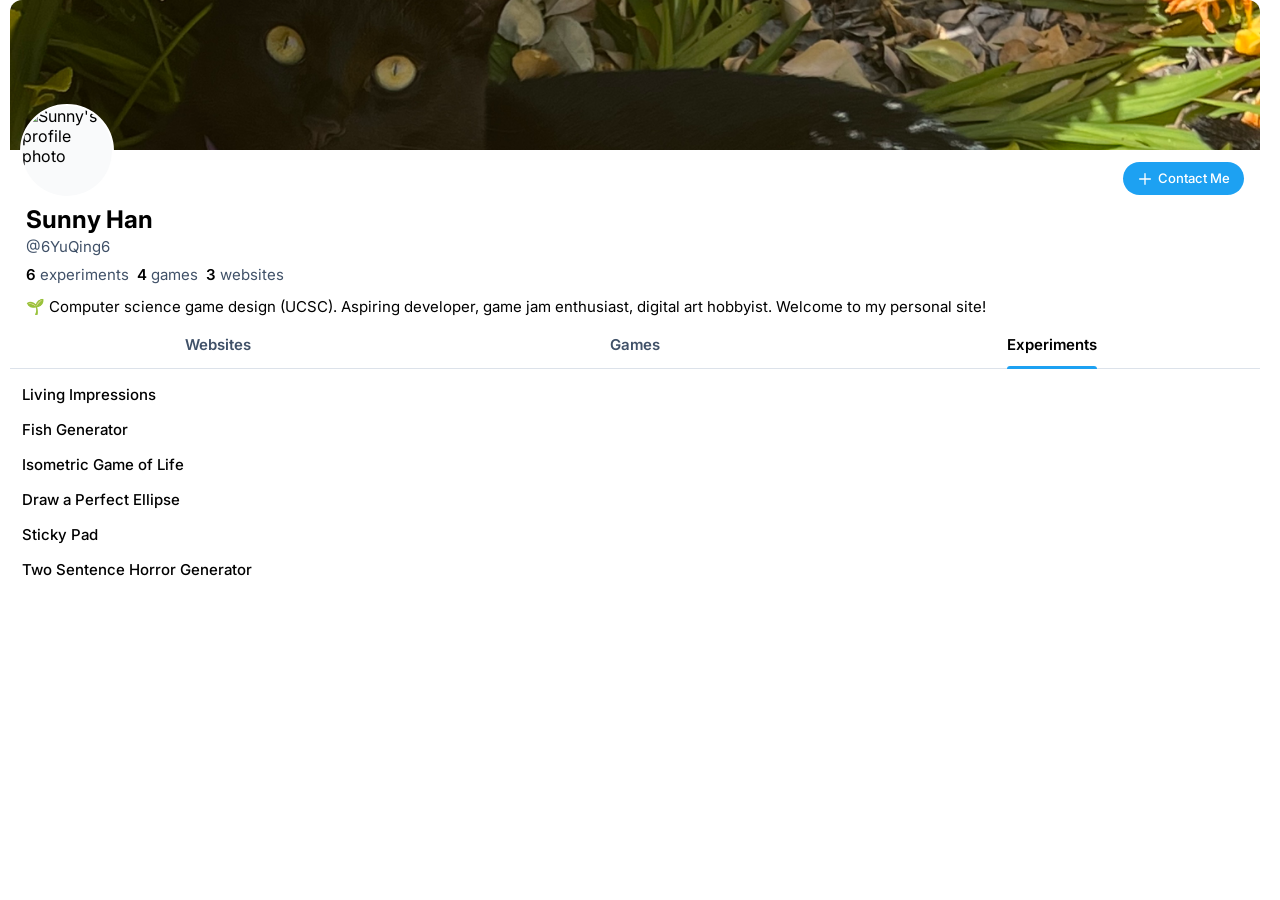
==== index.html @ 7385d982 "Update index content Replit-Commit-Author: Agent" ====
<!DOCTYPE html>
<html>
  <head>
    <!-- This title is used for tabs and bookmarks -->
    <title>Sunny Han Portfolio</title>

    <!-- Use UTF character set, a good idea with any webpage -->
    <meta charset="UTF-8" />
    <!-- Font -->
    <link rel="preconnect" href="https://fonts.googleapis.com">
    <link rel="preconnect" href="https://fonts.gstatic.com" crossorigin>
    <link href="https://fonts.googleapis.com/css2?family=Inter:ital,opsz,wght@0,14..32,100..900;1,14..32,100..900&family=Roboto:ital,wght@0,500;1,500&display=swap" rel="stylesheet">
    
    <!-- Set viewport so page remains consistently scaled w narrow devices -->
    <meta name="viewport" content="width=device-width, initial-scale=1.0" />
    <!-- Include a sitewide CSS file for consistent styling across the site -->
    <link rel="stylesheet" type="text/css" href="css/site.css?v=hover-carousel-controls" />
    <!-- Experiment-specifc CSS file for any special styling of this particular page -->
    <link rel="stylesheet" type="text/css" href="css/homepage.css?v=website-link-hover-underline" />
    <!-- Link to javascript file - DEFER waits until all elements are rendered -->
    <!-- <script type="text/javascript" src="./js/experiment.js"></script> -->
    <script type="text/javascript" src="./homepage.js?v=full-image-carousel" defer></script>
  </head>
  <body>
    <!-- Style this page by changing the CSS in ../css/site.css or css/experiment.css -->
    <main id="content">
      <section>
        <header class="profile-header">
          <div class="profile-banner" aria-hidden="true">
            <img src="./img/banner.webp" alt="Banner image" />
          </div>

          <div class="profile-avatar">
            <img src="./img/header.jpeg" alt="Sunny's profile photo" />
          </div>

          <div class="profile-body">
            <div class="profile-actions">
              <a class="btn btn-primary" href="mailto:sunnyhan724@gmail.com">
                <svg width="16" height="16" viewBox="0 0 24 24" fill="currentColor" aria-hidden="true">
                  <path d="M12 3a1 1 0 0 1 1 1v7h7a1 1 0 1 1 0 2h-7v7a1 1 0 1 1-2 0v-7H4a1 1 0 1 1 0-2h7V4a1 1 0 0 1 1-1Z"/>
                </svg>
                Contact Me
              </a>
              <!-- <button class="btn btn-icon" type="button" aria-label="More options" popovertarget="profile-options">
                <svg width="16" height="16" viewBox="0 0 24 24" fill="currentColor" aria-hidden="true">
                  <path d="M2 12a2 2 0 1 1 4 0 2 2 0 0 1-4 0Zm16 0a2 2 0 1 1 4 0 2 2 0 0 1-4 0Zm-6-2a2 2 0 1 0 0 4 2 2 0 0 0 0-4Z"/>
                </svg>
              </button>
              <div id="profile-options" popover>
                <ul>
                  <li><a href="https://github.com/6YuQing6" target="_blank" rel="noopener noreferrer">View GitHub profile</a></li>
                  <li><a href="#projects">Browse projects</a></li>
                </ul>
              </div> -->
            </div>

            <div class="profile-identity">
              <h1 class="profile-name">Sunny Han</h1>
              <div class="profile-handle">
                <a href="https://github.com/6YuQing6" target="_blank" rel="noopener noreferrer">@6YuQing6</a>
              </div>
            </div>

            <div class="profile-stats">
              <a href="#panel-experiments"><strong>6</strong> <span>experiments</span></a>
              <a href="#panel-games"><strong>4</strong> <span>games</span></a>
              <a href="#panel-media"><strong>3</strong> <span>websites</span></a>
            </div>

            <p class="profile-bio" >🌱 Computer science game design (UCSC). Aspiring developer, game jam enthusiast, digital art hobbyist. Welcome to my personal site! </p>
          </div>
        </header>
        <div class="tabs-sticky" id="projects">
          <div class="tabs" role="tablist" aria-label="Portfolio projects">
            <button class="tab" id="tab-media" role="tab" type="button" data-tab="media" aria-selected="false" aria-controls="panel-media" tabindex="-1">
              <span class="tab-label">Websites</span>
            </button>
            <button class="tab" id="tab-games" role="tab" type="button" data-tab="games" aria-selected="false" aria-controls="panel-games" tabindex="-1">
              <span class="tab-label">Games</span>
            </button>
            <button class="tab" id="tab-experiments" role="tab" type="button" data-tab="experiments" aria-selected="true" aria-controls="panel-experiments" tabindex="0">
              <span class="tab-label">Experiments</span>
            </button>
          </div>
        </div>

        <section class="tab-panel" id="panel-experiments" role="tabpanel" aria-labelledby="tab-experiments" tabindex="0">
            <article class="post" onclick="window.location.href='./experiment2/index.html'">
              <div class="post-main">
                <header class="post-header">
                  <h2 class="post-title">
                    Living Impressions
                  </h2>
                </header>
              </div>
            </article>
            <article class="post" onclick="window.location.href='./experiment8/index.html'">
              <div class="post-main">
                <header class="post-header">
                  <h2 class="post-title">
                    Fish Generator
                  </h2>
                </header>
              </div>
            </article>
            <article class="post" onclick="window.location.href='./experiment4-a/index.html'">
              <div class="post-main">
                <header class="post-header">
                  <h2 class="post-title">
                    Isometric Game of Life
                  </h2>
                </header>
              </div>
            </article>
            <!-- <article class="post" onclick="window.location.href='./experiment4-b/index.html'">
              <div class="post-main">
                <header class="post-header">
                  <h2 class="post-title">
                    Game of Life Obstacle Course
                  </h2>
                </header>
              </div>
            </article> -->
            <!-- <article class="post" onclick="window.location.href='./experiment4-c/index.html'">
              <div class="post-main">
                <header class="post-header">
                  <h2 class="post-title">
                    Infinite Platformer
                  </h2>
                </header>
              </div>
            </article> -->
            <article class="post" onclick="window.location.href='./experiment6/index.html'">
              <div class="post-main">
                <header class="post-header">
                  <h2 class="post-title">
                    Draw a Perfect Ellipse
                  </h2>
                </header>
              </div>
            </article>
            <article class="post" onclick="window.location.href='./experiment7/index.html'">
              <div class="post-main">
                <header class="post-header">
                  <h2 class="post-title">
                    Sticky Pad
                  </h2>
                </header>
              </div>
            </article>
<!-- 
            <article class="post" onclick="window.location.href='./final/index.html'">
              <div class="post-main">
                <header class="post-header">
                  <h2 class="post-title">
                    Fish Fishing Fish
                  </h2>
                </header>
              </div>
            </article> -->
            <article class="post" onclick="window.location.href='./experiment1/index.html'">
              <div class="post-main">
                <header class="post-header">
                  <h2 class="post-title">
                    Two Sentence Horror Generator
                  </h2>
                </header>
                <!-- <p class="post-description">
                  A generator that creates two-sentence horror stories using a Markov chain model trained on a dataset of horror stories.
                </p> -->
              </div>
            </article>
        </section>
        <section class="tab-panel" id="panel-games" role="tabpanel" aria-labelledby="tab-games" tabindex="0" hidden>
          <div class="media-grid">
            <article class="media">
              <img class="media-img" src="./img/seriousclowncommunte.webp" alt="Game screenshot" />
              <div class="media-main">
                <header class="media-header">
                  <h2 class="media-title">
                    <a class="media-link" href="https://sunnysquid.itch.io/serious-clown-commute" target="_blank" rel="noopener">
                      Serious Clown Commute
                    </a>
                  </h2>
                </header>
                <p class="media-description">
                  A 3D Unity web game. Play as a clown on their commute to the circus.
                </p>
              </div>
            </article>
            <article class="media">
              <img class="media-img" src="./img/itsrainingfrogs.webp" alt="Game screenshot" />
              <div class="media-main">
                <header class="media-header">
                  <h2 class="media-title">
                    <a class="media-link" href="https://6yuqing6.github.io/Frog-Game/" target="_blank" rel="noopener">
                      It's Raining Frogs
                    </a>
                  </h2>
                </header>
                <p class="media-description">
                  A 2D pixel platformer web game. Play as a frog and jump on platforms.
                </p>
              </div>
            </article>
            <article class="media">
              <img class="media-img" src="./img/puppytummytickles.webp" alt="Game screenshot" />
              <div class="media-main">
                <header class="media-header">
                  <h2 class="media-title">
                    <a class="media-link" href="https://6yuqing6.github.io/Puppy-Tummy-Tickles-2/" target="_blank" rel="noopener">
                      Puppy Tummy Tickles
                    </a>
                  </h2>
                </header>
                <p class="media-description">
                  A 2D pixel web game adaptation from Teen Titans Go!. Pet the puppy's tummy to win.
                </p>
              </div>
            </article>
            <article class="media">
              <img class="media-img" src="./img/turkeytraffic.webp" alt="Game screenshot" />
              <div class="media-main">
                <header class="media-header">
                  <h2 class="media-title">
                    <a class="media-link" href="https://6yuqing6.github.io/TurkeyTraffic/" target="_blank" rel="noopener">
                      Turkey Traffic
                    </a>
                  </h2>
                </header>
                <p class="media-description">
                  A 2d web game. Play as a turkey on Highway 17 and avoid becoming Thanksgiving dinner.
                </p>
              </div>
            </article>
          </div>
<!--          
          <ul>
            <li>
              <a href="https://6yuqing6.github.io/Frog-Game/" target="_blank" rel="noopener noreferrer">It's Raining Frogs</a>
            </li>
            <li>
              <a href="https://6yuqing6.github.io/Puppy-Tummy-Tickles-2/" target="_blank" rel="noopener noreferrer">Puppy Tummy Tickles</a>
            </li>
            <li>
              <a href="https://sunnysquid.itch.io/serious-clown-commute" target="_blank" rel="noopener noreferrer">Serious Clown Commute</a>
            </li>
            <li>
              <a href="https://6yuqing6.github.io/TurkeyTraffic/" target="_blank" rel="noopener noreferrer">Turkey Traffic</a>
            </li>
            <li>
              <a href="https://6yuqing6.github.io/Love-Me--Love-Me-Not/" target="_blank" rel="noopener noreferrer">Love Me Love Me Not</a>
            </li>
          </ul> -->
        </section>
        <section class="tab-panel" id="panel-media" role="tabpanel" aria-labelledby="tab-media" tabindex="0" hidden>
          <article class="website-media">
            <div class="website-media-main">
              <header class="website-media-header">
                <h2 class="website-media-title">
                  <a class="website-media-link" href="https://6yuqing6.github.io/taste-without-trouble/" target="_blank" rel="noopener">
                    Taste Without Trouble
                  </a>
                  <span class="website-media-dot">
                    ·
                  </span>
                  <time class="website-media-date" datetime="2026">2026</time>
                </h2>
                <div class="website-media-description">
                  A blog website for allergic individuals to share their experiences with food allergies and provide tips for dining out safely. Built with React and React Router, with a Markdown parser for blog posts.
                </div>
                <div class="website-media-description-links">
                  <a href="https://6yuqing6.github.io/taste-without-trouble/">Website</a> 
                  <a href="https://github.com/6YuQing6/taste-without-trouble">Github</a>
                </div>
              </header>
              <div class="website-media-gallery" role="group" aria-label="Taste Without Trouble website screenshots">
                <div class="website-media-image-wrapper" id="website-screenshots" tabindex="0" aria-label="Website screenshots; scroll horizontally to see more">
                  <img class="website-media-img" src="./img/twtimgs/twt1.jpeg" width="2026" height="1446" alt="Taste Without Trouble article feed with search filters" />
                  <img class="website-media-img" src="./img/twtimgs/twt2.jpeg" width="1434" height="1358" alt="Taste Without Trouble recipes page featuring cookies and apple pie" />
                  <img class="website-media-img" src="./img/twtimgs/twt3.jpeg" width="1442" height="1464" alt="Taste Without Trouble Hong-Kong Style Waffles recipe" />
                </div>
                <button class="website-media-gallery-button" type="button" data-direction="previous" aria-label="Previous screenshot" aria-controls="website-screenshots" disabled>
                  <svg viewBox="0 0 24 24" aria-hidden="true" focusable="false"><path d="M14.5 6 8.5 12l6 6" /></svg>
                </button>
                <button class="website-media-gallery-button" type="button" data-direction="next" aria-label="Next screenshot" aria-controls="website-screenshots" disabled>
                  <svg viewBox="0 0 24 24" aria-hidden="true" focusable="false"><path d="m9.5 6 6 6-6 6" /></svg>
                </button>
              </div>
            </div>
          </article>

          <article class="website-media">
            <div class="website-media-main">
              <header class="website-media-header">
                <h2 class="website-media-title">
                  <a class="website-media-link" href="https://bellahanart.vercel.app/" target="_blank" rel="noopener">
                    BellaHanArt
                  </a>
                  <span class="website-media-dot">
                    ·
                  </span>
                  <time class="website-media-date" datetime="2026">2026</time>
                </h2>
                <div class="website-media-description">
                  An art gallery website for a Chinese oil painting and watercolor artist, fully responsive for mobile and desktop users. Built from a Vercel template starter with React, TailwindCSS, Vite, and deployed via Vercel. Used Cloudinary API to host and store images. 
                </div>
                <div class="website-media-description-links">
                  <a href="https://bellahanart.vercel.app/">Website</a> 
                  <a href="https://github.com/6YuQing6/bellahanart">Github</a>
                </div>
              </header>
              <div class="website-media-gallery" role="group" aria-label="Taste Without Trouble website screenshots">
                <div class="website-media-image-wrapper" id="website-screenshots" tabindex="0" aria-label="Website screenshots; scroll horizontally to see more">
                  <img class="website-media-img" src="./img/bellahanartimgs/bellahanart1.jpeg"  alt="Bella Han Art main page" />
                  <img class="website-media-img" src="./img/bellahanartimgs/bellahanart2.jpeg"  alt="Bella Han Art Gallery Page" />
                  <img class="website-media-img" src="./img/bellahanartimgs/bellahanart3.jpeg"  alt="Bella Han Art Store Page" />
                  <img class="website-media-img" src="./img/bellahanartimgs/bellahanart4.jpeg" alt="Bella Han Art Individual Product Page"/>
                  <img class="website-media-img" src="./img/bellahanartimgs/bellahanart5.jpeg" alt="Bella Han Art Cart Page"/>
                  <img class="website-media-img" src="./img/bellahanartimgs/bellahanart6.jpeg" alt="Bella Han Art Main Page Mobile"/>
                  <img class="website-media-img" src="./img/bellahanartimgs/bellahanart7.jpeg" alt="Bella Han Art Navigation Mobile"/>
                </div>
                <button class="website-media-gallery-button" type="button" data-direction="previous" aria-label="Previous screenshot" aria-controls="website-screenshots" disabled>
                  <svg viewBox="0 0 24 24" aria-hidden="true" focusable="false"><path d="M14.5 6 8.5 12l6 6" /></svg>
                </button>
                <button class="website-media-gallery-button" type="button" data-direction="next" aria-label="Next screenshot" aria-controls="website-screenshots" disabled>
                  <svg viewBox="0 0 24 24" aria-hidden="true" focusable="false"><path d="m9.5 6 6 6-6 6" /></svg>
                </button>
              </div>
            </div>
          </article>

          <article class="website-media">
            <div class="website-media-main">
              <header class="website-media-header">
                <h2 class="website-media-title">
                  <a class="website-media-link" href="https://devpost.com/software/episcanner" target="_blank" rel="noopener">
                    EpiEat
                  </a>
                  <span class="website-media-dot">
                    ·
                  </span>
                  <time class="website-media-date" datetime="2026">2026</time>
                </h2>
                <div class="website-media-description">
                  Winner of Best Use of BackBoard for HackDavis, a two day UC Davis Hackathon. This is a mobile app that scans and translates restaurant menus and detects potential allergens, targetted towards foreign travelors and immigrants who can't read local menus or communicate their dietary restrictions. This was a collaboration between three people, for my part I designed the end-to-end UI/UX in Figma, implemented the interface using Replit, and directed the demo video.
                </div>
                <div class="website-media-description-links">
                  <a href="https://travel-allergy-helper.replit.app/">Website</a> 
                  <a href="https://www.figma.com/design/famA9fWolDQvJpOESkYTvp/DavisHacks-UI?node-id=0-1&p=f">Figma Mockup</a>
                  <a href="https://www.youtube.com/watch?v=sr-acOtDyRk">Demo Video</a>
                </div>
              </header>
              <div class="website-media-gallery" role="group" aria-label="Taste Without Trouble website screenshots">
                <div class="website-media-image-wrapper" id="website-screenshots" tabindex="0" aria-label="Website screenshots; scroll horizontally to see more">
                  <div class="website-media-img website-media-video">
                    <iframe src="https://www.youtube.com/embed/sr-acOtDyRk"
                      title="EpiEat demo video"
                      width="560" height="315"
                      loading="lazy"
                      referrerpolicy="strict-origin-when-cross-origin"
                      allow="accelerometer; autoplay; clipboard-write; encrypted-media; gyroscope; picture-in-picture; web-share"
                      allowfullscreen></iframe>
                  </div>
                  <img class="website-media-img" src="./img/epieatimgs/epieat1.jpg"  alt="EpiEat " />
                  <img class="website-media-img" src="./img/epieatimgs/epieat2.jpg"  alt="EpiEat" />
                  <img class="website-media-img" src="./img/epieatimgs/epieat3.jpg"  alt="EpiEat" />
                  <img class="website-media-img" src="./img/epieatimgs/epieat4.jpg" alt="EpiEat"/>
                  <img class="website-media-img" src="./img/epieatimgs/epieat5.jpg" alt="EpiEat"/>
                  <img class="website-media-img" src="./img/epieatimgs/epieat6.jpg" alt="EpiEat"/>
                  <img class="website-media-img" src="./img/epieatimgs/epieat7.jpg" alt="EpiEat"/>
                  <img class="website-media-img" src="./img/epieatimgs/epieat8.jpg" alt="EpiEat"/>
                  <img class="website-media-img" src="./img/epieatimgs/epieat9.jpg" alt="EpiEat"/>
                </div>
                <button class="website-media-gallery-button" type="button" data-direction="previous" aria-label="Previous screenshot" aria-controls="website-screenshots" disabled>
                  <svg viewBox="0 0 24 24" aria-hidden="true" focusable="false"epi><path d="M14.5 6 8.5 12l6 6" /></svg>
                </button>
                <button class="website-media-gallery-button" type="button" data-direction="next" aria-label="Next screenshot" aria-controls="website-screenshots" disabled>
                  <svg viewBox="0 0 24 24" aria-hidden="true" focusable="false"><path d="m9.5 6 6 6-6 6" /></svg>
                </button>
              </div>
            </div>
          </article>
          <!-- Media projects go here. -->
        </section>
      </section>
    </main>
  </body>
</html>
---- css/site.css ----
@import url("./navigation.css");

:root {
  --text: #000;
  --text-secondary: #405168;
  --background: #fff;
  --background-muted: #f9fafb;
  --background-button: #eff2f6;
  --accent: #1da1f2;
  --border: #dce2ea;
  --post-hover: rgba(0, 0, 0, 0.03);
  --gallery-button-background: rgba(15, 20, 25, 0.9);
  --gallery-button-hover-background: rgba(15, 20, 25, 0.75);

  --font:
    "InterVariable", "Inter", -apple-system, BlinkMacSystemFont, "Segoe UI",
    Roboto, "Liberation Sans", Helvetica, Arial, sans-serif;
}

*,
*::before,
*::after {
  box-sizing: border-box;
}

html {
  scrollbar-gutter: auto;
}

h1,
h2 {
  margin: 0;
  padding: 0;
  font-size: 1.25em;
  font-weight: 1em;
  color: var(--text);
}

a {
  color: var(--text-secondary);
  text-decoration: none;
}

p {
  color: var(--text);
}

body {
  margin: 0;
  font-family: var(--font);
  color: var(--text);
  background: var(--background);
  text-rendering: optimizeLegibility;
  -webkit-text-size-adjust: 100%;
  -webkit-font-smoothing: antialiased;
  font-synthesis-weight: none;
}

#content {
  width: calc(100% - 20px);
  margin-left: 5px;
  margin-right: 5px;
  height: auto;
  max-height: auto;
  padding-left: 5px;
  padding-right: 5px;
  font-family: var(--font);
}

.minor-section {
  margin-block: 10px;
  padding: 10px;
  border-bottom: solid 1px var(--border);
  /* border-radius: 10px; */
  background-color: white;
}

.minor-section h2 {
  font-size: 1.2em;
}

/* Set the image to be responsive */
.image-wrapper img {
  max-width: 400px;
  width: 100%;
  height: auto;
  max-height: 400px;
  padding: 0;
  border: 1px solid var(--border);
  border-radius: 10px;

  img {
    border-radius: 10px;
  }
}

/* Set the canvas element to be the full size of the container */
canvas {
  width: 100%;
  height: 100%;
}

/* Shared experiment layout; do not apply it to the homepage or standalone games. */
.experiment-page {
  display: flex;
  justify-content: center;
  align-items: center;
}

.experiment-page button {
  color: var(--text);
  background-color: var(--background-muted);
  border: 1px solid var(--border);
  border-radius: 20px;
  padding: 0.5rem 1rem;
  cursor: pointer;
  font-family: var(--font);
  font-weight: 500;
}

.experiment-page button:hover {
  color: var(--accent);
  border: 1px solid var(--accent);
  background-color: var(--post-hover);
}

.experiment-page input {
  border: none;
  outline: none;
  background-color: var(--border);
  border-radius: 0;
}

.experiment-section {
  border-bottom: 1px solid var(--border);
  margin-bottom: 1rem;
  padding-bottom: 1rem;
}

.experiment-controls {
  padding-block: 10px;
}

.experiment-page #canvas-container {
  width: 100%;
  height: 600px;
  border: 1px solid var(--border);
}

.experiment-page--auto-canvas #canvas-container {
  height: auto;
  margin-bottom: 1rem;
}

.experiment-page .embedded-site {
  display: block;
  width: 100%;
  height: 100%;
  border: 0;
}

.fullscreen-box {
  display: flex;
  justify-content: flex-end;
  /* Aligns the button to the right */
  margin-top: 0.25em;
}

.fullscreen-box button {
  font-size: 0.6em;
}

body.is-fullscreen #canvas-container {
  position: fixed;
  /* Use 'fixed' instead of 'absolute' to ensure it covers the entire screen */
  top: 0;
  left: 0;
  /* Add 'left: 0' to align it properly to the top-left corner */
  width: 100vw !important;
  height: 100vh !important;
  margin: 0;
  /* Remove any default margins */
  z-index: 1000;
  /* Ensure it's above other content */
}
---- css/homepage.css ----
.two-column {
  display: flex;
  flex-direction: row;
}

.two-column > *:nth-child(1) {
  flex: 3;
}

.two-column > *:nth-child(2) {
  flex: 2;
}

.profile-header {
  position: relative;
  background: var(--background);
}

.profile-banner {
  position: relative;
  height: 150px;
  overflow: hidden;
  background: var(--background-muted);
  border-radius: 12px 12px 0 0;
}

.profile-banner img {
  position: absolute;
  inset: 0;
  width: 100%;
  height: 100%;
  object-fit: cover;
  object-position: 50% 50%;
}

.profile-avatar {
  position: absolute;
  top: 104px;
  left: 10px;
  width: 94px;
  height: 94px;
  border: 2px solid var(--background);
  border-radius: 999px;
  background: var(--background);
}

.profile-avatar img {
  display: block;
  width: 90px;
  height: 90px;
  border-radius: 45px;
  object-fit: cover;
  background: var(--background-muted);
}

.profile-body {
  padding: 12px 16px 8px;
  overflow: hidden;
}

/* ---------- Actions ---------- */
.profile-actions {
  display: flex;
  flex-wrap: wrap;
  align-items: center;
  justify-content: flex-end;
  gap: 4px;
  padding-left: 90px;
  padding-bottom: 8px;
}

.btn {
  display: inline-flex;
  align-items: center;
  justify-content: center;
  border: 0;
  border-radius: 999px;
  cursor: pointer;
  font-family: inherit;
}

.btn-primary {
  gap: 5px;
  padding: 8px 14px;
  background: var(--accent);
  color: #fff;
  font-size: 13.1px;
  line-height: 17px;
  font-weight: 500;
}

.btn-icon {
  width: 33px;
  height: 33px;
  background: var(--background-button);
  color: var(--text-secondary);
}

/* ---------- Identity ---------- */
.profile-identity {
  display: flex;
  flex-direction: column;
  gap: 4px;
  padding: 2px 0 8px;
}

.profile-name {
  margin: 0;
  font-size: 24.3px;
  line-height: 28px;
  font-weight: 700;
}

.profile-handle {
  font-size: 15px;
  line-height: 20px;
  color: var(--text-secondary);
  word-break: break-all;
}

/* ---------- Stats ---------- */
.profile-stats {
  display: flex;
  align-items: center;
  gap: 8px;
  margin-bottom: 12px;
  font-size: 15px;
  line-height: 20px;
}

.profile-stats a {
  color: inherit;
  text-decoration: none;
}

.profile-stats a:hover span {
  text-decoration: underline;
}

.profile-stats strong {
  font-weight: 600;
  color: var(--text);
}

.profile-stats span {
  color: var(--text-secondary);
  font-weight: 400;
}

/* ---------- Bio ---------- */
.profile-bio {
  margin: 0;
  font-size: 15px;
  line-height: 20px;
  overflow-wrap: anywhere;
  white-space: pre-line;
}

/* Tabs */

:root {
  --border: #dce2ea;
}

.tabs-sticky {
  position: sticky;
  top: 0;
  z-index: 10;
  width: 100%;
  background: var(--background);
}

.tabs {
  display: flex;
  border-bottom: 1px solid var(--border);
  user-select: none;
  margin-bottom: 8px;
}

.tab {
  flex: 1;
  display: flex;
  justify-content: center;
  padding: 10px 8px 0; /* estimated */
  border: 0;
  background: none;
  font-family: inherit;
  cursor: pointer;
}

.tab-label {
  position: relative;
  padding-bottom: 13px;
  font-size: 15px;
  line-height: 20px;
  font-weight: 600;
  text-align: center;
  color: var(--text-secondary);
}

.tab[aria-selected="true"] .tab-label {
  color: var(--text);
}

/* underline indicator, sized to the label text */
.tab[aria-selected="true"] .tab-label::after {
  content: "";
  position: absolute;
  left: 0;
  right: 0;
  bottom: -1px;
  height: 3px; /* estimated */
  border-radius: 3px 3px 0 0;
  background: var(--accent);
}

.tab:hover .tab-label {
  color: var(--text);
}

.tab-panel[hidden] {
  display: none;
}

/* Post */

.post {
  display: flex;
  padding: 8px 0px;
  /* outline: 1px solid var(--border); */
  cursor: pointer;
  transition:
    background-color 0.2s,
    box-shadow 0.2s;
  color: var(--text);
  outline: none;
}

.post:hover {
  background-color: var(--post-hover);
}

.post:focus-visible {
  box-shadow: inset 0 0 0 2px var(--accent);
}

.post-main {
  flex: 1;
  min-width: 0;
  margin-left: 12px;
}

.post-header {
  display: flex;
  align-items: flex-start;
  justify-content: space-between;
  gap: 8px;
}

.post-title {
  font-size: 15px;
  font-weight: 500;
  overflow: hidden;
  text-overflow: ellipsis;
  color: var(--text);
}

.post-title:hover {
  color: var(--accent);
}

.post-description {
  margin-top: 4px;
  margin: 0;
  font-size: 15px;
  overflow-wrap: anywhere;
}

/* Media */

.media-grid {
  display: grid;
  grid-template-columns: 1fr 1fr;
  grid-gap: 4px;
}

@media (min-width: 640px) {
  .media-grid {
    grid-template-columns: repeat(3, 1fr); /* medium: 3 columns */
  }
}

@media (min-width: 1024px) {
  .media-grid {
    grid-template-columns: repeat(4, 1fr); /* large: 4 columns */
  }
}

.media {
  display: flex;
  flex-direction: column;
  cursor: pointer;
  padding-bottom: 4px;
}
.media {
  position: relative; /* required: keeps the overlay inside the card */
}
/* click overlay: covers the whole card */
.media-link::before {
  content: "";
  position: absolute;
  inset: 0;
}

.media-img {
  width: 100%;
  aspect-ratio: 4/ 3;
  object-fit: cover;
  border-radius: 8px;
}

.media-header {
  padding-top: 4px;
  display: flex;
  align-items: flex-start;
  justify-content: space-between;
}

.media-title {
  font-size: 15px;
  font-weight: 700;
  overflow: hidden;
  text-overflow: ellipsis;
  color: var(--text);
}

.media-title:hover {
  text-decoration: underline;
}

.media-link {
  color: inherit;
  text-decoration: none;
}

.media-link[href^="http"]::after,
.website-media-description-links a[href^="http"]::after {
  content: "\2197";
  display: inline-block;
  width: 0.8em;
  height: 0.8em;
  margin-right: 6px;
}

.media-description {
  margin: 0;
  font-size: 14px;
  color: var(--text-secondary);
  display: -webkit-box;
  -webkit-box-orient: vertical;
  -webkit-line-clamp: 2;
  line-clamp: 2;
  overflow: hidden;
}

/*  Website Card */

.website-media {
  position: relative;
  padding: 12px 16px;
  border-bottom: 1px solid var(--border);
  font-size: 15px;
  line-height: 20px;
  color: var(--text);
  cursor: default;
}

.website-media:hover {
  background-color: var(--post-hover);
}

.website-media-header {
  display: flex;
  flex-direction: column;
  align-items: flex-start;
  gap: 4px;
}

.website-media-title {
  display: flex;
  flex-direction: row;
  font-size: 15px;
  overflow: hidden;
  text-overflow: ellipsis;
  color: var(--text);
  gap: 4px;
}

.website-media-link {
  font-size: 15px;
  color: var(--text);
  text-decoration: none;
}

.website-media-link:hover,
.website-media-description-links a:hover {
  text-decoration: underline;
}

.website-media-date {
  color: var(--text-secondary);
  font-size: 15px;
  font-weight: 500;
}

.website-media-gallery {
  position: relative;
  z-index: 1;
  min-width: 0;
  margin-top: 12px;
  cursor: default;
}

.website-media-image-wrapper {
  display: flex;
  align-items: stretch;
  gap: 4px;
  width: 100%;
  height: clamp(340px, 46vw, 500px);
  overflow-x: auto;
  overflow-y: hidden;
  scroll-snap-type: x mandatory;
  overscroll-behavior-x: contain;
  scrollbar-width: none;
  border-radius: 16px;
}

.website-media-image-wrapper::-webkit-scrollbar {
  display: none;
}

.website-media-img {
  display: block;
  flex: 0 0 auto;
  width: auto;
  height: 100%;
  max-width: 100%;
  min-width: 0;
  object-fit: contain;
  scroll-snap-align: start;
  border: 1px solid var(--border);
  border-radius: 16px;
  background: var(--background-muted);
}

.website-media-video {
  aspect-ratio: 16 / 9;
  overflow: hidden;
  background: #000;
}

.website-media-video iframe {
  display: block;
  width: 100%;
  height: 100%;
  border: 0;
}

.website-media-gallery-button {
  position: absolute;
  top: 50%;
  transform: translateY(-50%);
  display: grid;
  place-items: center;
  width: 36px;
  height: 36px;
  padding: 0;
  border: 0;
  border-radius: 50%;
  background: var(--gallery-button-background);
  color: white;
  cursor: pointer;
  opacity: 0;
  pointer-events: none;
  transition:
    opacity 180ms ease,
    background-color 180ms ease;
}

.website-media-gallery-button svg {
  display: block;
  width: 24px;
  height: 24px;
  fill: none;
  stroke: currentColor;
  stroke-width: 2;
  stroke-linecap: round;
  stroke-linejoin: round;
}

.website-media-gallery-button[data-direction="previous"] {
  left: 8px;
}

.website-media-gallery-button[data-direction="next"] {
  right: 8px;
}

.website-media-gallery-button:disabled {
  opacity: 0;
  pointer-events: none;
}

.website-media-gallery:hover .website-media-gallery-button:not(:disabled),
.website-media-gallery:has(:focus-visible)
  .website-media-gallery-button:not(:disabled) {
  opacity: 1;
  pointer-events: auto;
}

.website-media-gallery-button:hover {
  background: var(--gallery-button-hover-background);
}

.website-media-gallery-button:focus-visible,
.website-media-image-wrapper:focus-visible {
  outline: 2px solid var(--accent);
  outline-offset: 2px;
}

@media (prefers-reduced-motion: reduce) {
  .website-media-gallery-button {
    transition: none;
  }
}
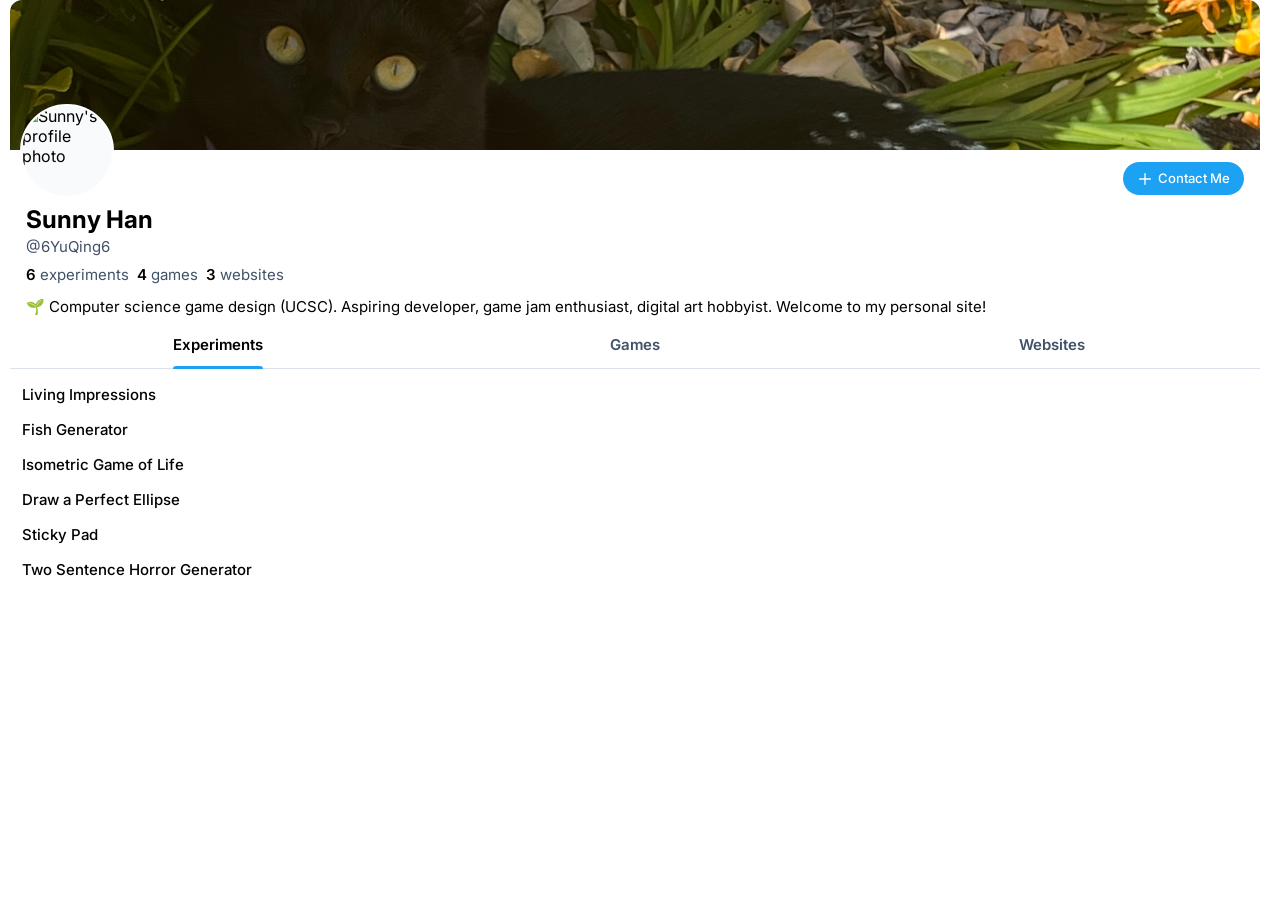
==== commit b3787f86: "Restored to 986196e271f38eaefb502899d0c107c67c6ea718 Replit-Restored-To: 986196e271f38eaefb502899d0c" ====
--- a/index.html
+++ b/index.html
@@ -73,14 +73,14 @@
         </header>
         <div class="tabs-sticky" id="projects">
           <div class="tabs" role="tablist" aria-label="Portfolio projects">
-            <button class="tab" id="tab-media" role="tab" type="button" data-tab="media" aria-selected="false" aria-controls="panel-media" tabindex="-1">
-              <span class="tab-label">Websites</span>
+            <button class="tab" id="tab-experiments" role="tab" type="button" data-tab="experiments" aria-selected="true" aria-controls="panel-experiments" tabindex="0">
+              <span class="tab-label">Experiments</span>
             </button>
             <button class="tab" id="tab-games" role="tab" type="button" data-tab="games" aria-selected="false" aria-controls="panel-games" tabindex="-1">
               <span class="tab-label">Games</span>
             </button>
-            <button class="tab" id="tab-experiments" role="tab" type="button" data-tab="experiments" aria-selected="true" aria-controls="panel-experiments" tabindex="0">
-              <span class="tab-label">Experiments</span>
+            <button class="tab" id="tab-media" role="tab" type="button" data-tab="media" aria-selected="false" aria-controls="panel-media" tabindex="-1">
+              <span class="tab-label">Websites</span>
             </button>
           </div>
         </div>
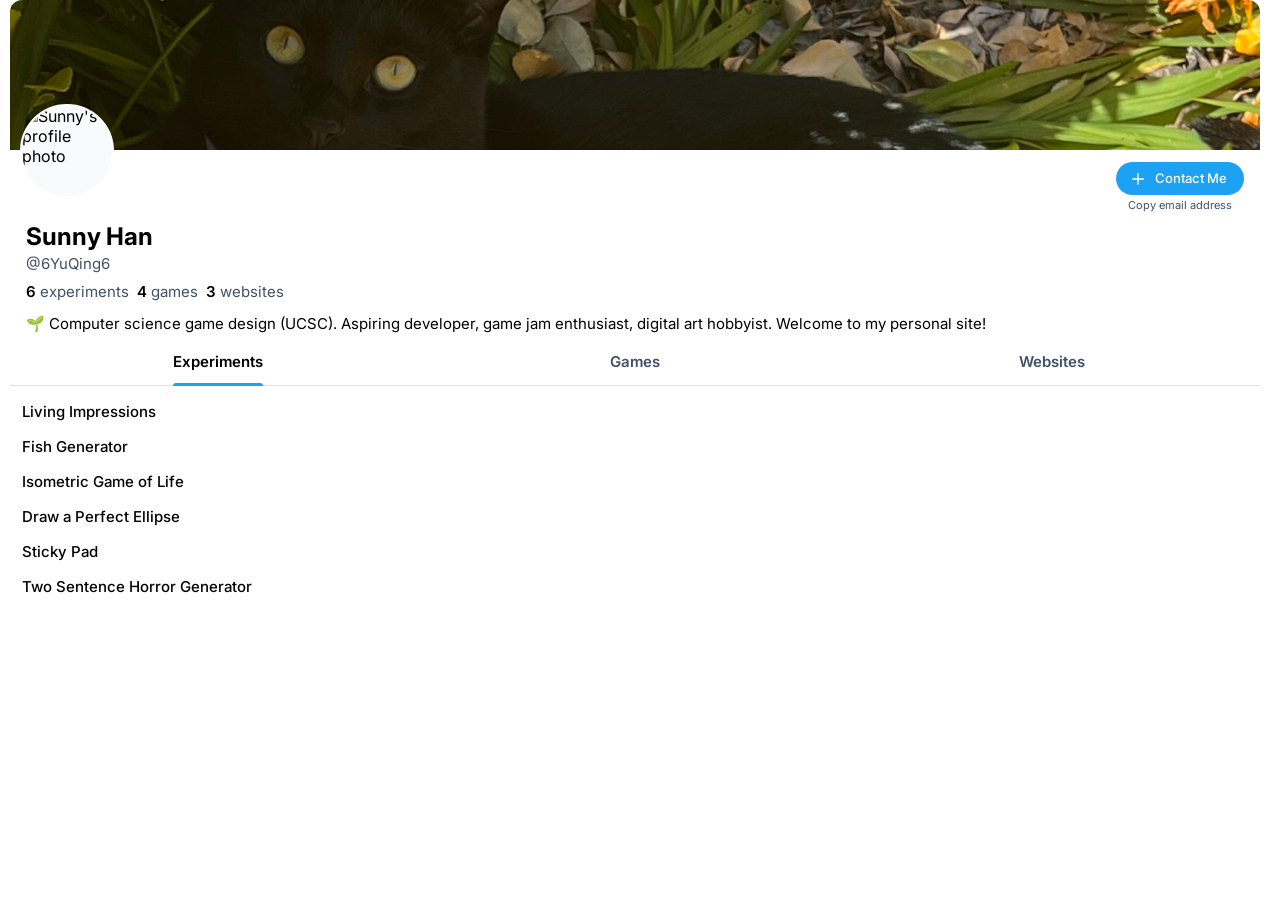
==== commit 3f89c9b5: "Implement contact form functionality and add associated tests Replit-Commit-Author: Agent" ====
--- a/index.html
+++ b/index.html
@@ -16,10 +16,10 @@
     <!-- Include a sitewide CSS file for consistent styling across the site -->
     <link rel="stylesheet" type="text/css" href="css/site.css?v=hover-carousel-controls" />
     <!-- Experiment-specifc CSS file for any special styling of this particular page -->
-    <link rel="stylesheet" type="text/css" href="css/homepage.css?v=website-link-hover-underline" />
+    <link rel="stylesheet" type="text/css" href="css/homepage.css?v=copy-contact-email" />
     <!-- Link to javascript file - DEFER waits until all elements are rendered -->
     <!-- <script type="text/javascript" src="./js/experiment.js"></script> -->
-    <script type="text/javascript" src="./homepage.js?v=full-image-carousel" defer></script>
+    <script type="text/javascript" src="./homepage.js?v=copy-contact-email" defer></script>
   </head>
   <body>
     <!-- Style this page by changing the CSS in ../css/site.css or css/experiment.css -->
@@ -36,12 +36,24 @@
 
           <div class="profile-body">
             <div class="profile-actions">
-              <a class="btn btn-primary" href="mailto:sunnyhan724@gmail.com">
-                <svg width="16" height="16" viewBox="0 0 24 24" fill="currentColor" aria-hidden="true">
-                  <path d="M12 3a1 1 0 0 1 1 1v7h7a1 1 0 1 1 0 2h-7v7a1 1 0 1 1-2 0v-7H4a1 1 0 1 1 0-2h7V4a1 1 0 0 1 1-1Z"/>
-                </svg>
-                Contact Me
-              </a>
+              <div class="contact-action">
+                <button class="btn btn-primary contact-button" id="contact-button" type="button"
+                  data-email="sunnyhan724@gmail.com"
+                  aria-label="Contact Me: copy email address" aria-describedby="contact-hint"
+                  title="Copy my email address">
+                  <svg class="contact-icon" width="16" height="16" viewBox="0 0 24 24"
+                    fill="none" stroke="currentColor" stroke-width="2" stroke-linecap="round"
+                    stroke-linejoin="round" aria-hidden="true">
+                    <path class="contact-icon-plus" d="M12 4v16M4 12h16" />
+                    <path class="contact-icon-check" d="m5 12 4 4L19 6" />
+                  </svg>
+                  <span class="contact-label" aria-hidden="true">
+                    <span class="contact-label-default">Contact Me</span>
+                    <span class="contact-label-copied">Email copied</span>
+                  </span>
+                </button>
+                <span class="contact-hint" id="contact-hint">Copy email address</span>
+              </div>
               <!-- <button class="btn btn-icon" type="button" aria-label="More options" popovertarget="profile-options">
                 <svg width="16" height="16" viewBox="0 0 24 24" fill="currentColor" aria-hidden="true">
                   <path d="M2 12a2 2 0 1 1 4 0 2 2 0 0 1-4 0Zm16 0a2 2 0 1 1 4 0 2 2 0 0 1-4 0Zm-6-2a2 2 0 1 0 0 4 2 2 0 0 0 0-4Z"/>
@@ -53,6 +65,12 @@
                   <li><a href="#projects">Browse projects</a></li>
                 </ul>
               </div> -->
+            </div>
+            <p class="contact-status" id="contact-status" role="status" aria-live="polite" aria-atomic="true"></p>
+            <div class="contact-fallback" id="contact-fallback" hidden>
+              <label for="contact-email">Couldn’t copy automatically. Select and copy my email:</label>
+              <input id="contact-email" type="text" readonly aria-label="Email address"
+                spellcheck="false" autocapitalize="off" />
             </div>
 
             <div class="profile-identity">
--- a/css/homepage.css
+++ b/css/homepage.css
@@ -94,6 +94,104 @@
   height: 33px;
   background: var(--background-button);
   color: var(--text-secondary);
+}
+
+.contact-action {
+  display: flex;
+  flex-direction: column;
+  align-items: center;
+  gap: 3px;
+}
+
+.contact-hint {
+  color: var(--text-secondary);
+  font-size: 11px;
+  line-height: 14px;
+}
+
+.contact-label {
+  display: grid;
+}
+
+.contact-label > span {
+  grid-area: 1 / 1;
+}
+
+.contact-label-copied,
+.contact-button[data-copied="true"] .contact-label-default {
+  visibility: hidden;
+}
+
+.contact-button[data-copied="true"] .contact-label-copied {
+  visibility: visible;
+}
+
+.contact-icon {
+  flex-shrink: 0;
+}
+
+.contact-icon path {
+  transform-origin: center;
+  transition: opacity 180ms ease, transform 180ms ease;
+}
+
+.contact-icon-check {
+  opacity: 0;
+  transform: scale(0.5) rotate(-45deg);
+}
+
+.contact-button[data-copied="true"] .contact-icon-plus {
+  opacity: 0;
+  transform: scale(0.5) rotate(45deg);
+}
+
+.contact-button[data-copied="true"] .contact-icon-check {
+  opacity: 1;
+  transform: none;
+}
+
+.contact-button:focus-visible,
+.contact-fallback input:focus-visible {
+  outline: 2px solid var(--accent);
+  outline-offset: 3px;
+}
+
+.contact-status {
+  position: absolute;
+  width: 1px;
+  height: 1px;
+  padding: 0;
+  margin: -1px;
+  overflow: hidden;
+  clip-path: inset(50%);
+  white-space: nowrap;
+}
+
+.contact-fallback {
+  margin: 8px 0 12px;
+  padding: 12px;
+  border: 1px solid var(--border);
+  border-radius: 8px;
+  background: var(--background-muted);
+  color: var(--text-secondary);
+  font-size: 13px;
+  line-height: 18px;
+}
+
+.contact-fallback label {
+  display: block;
+  margin-bottom: 6px;
+}
+
+.contact-fallback input {
+  width: 100%;
+  min-width: 0;
+  padding: 6px 8px;
+  border: 1px solid var(--border);
+  border-radius: 4px;
+  background: var(--background);
+  color: var(--text);
+  font: inherit;
 }
 
 /* ---------- Identity ---------- */
@@ -529,7 +627,8 @@
 }
 
 @media (prefers-reduced-motion: reduce) {
-  .website-media-gallery-button {
+  .website-media-gallery-button,
+  .contact-icon path {
     transition: none;
   }
 }
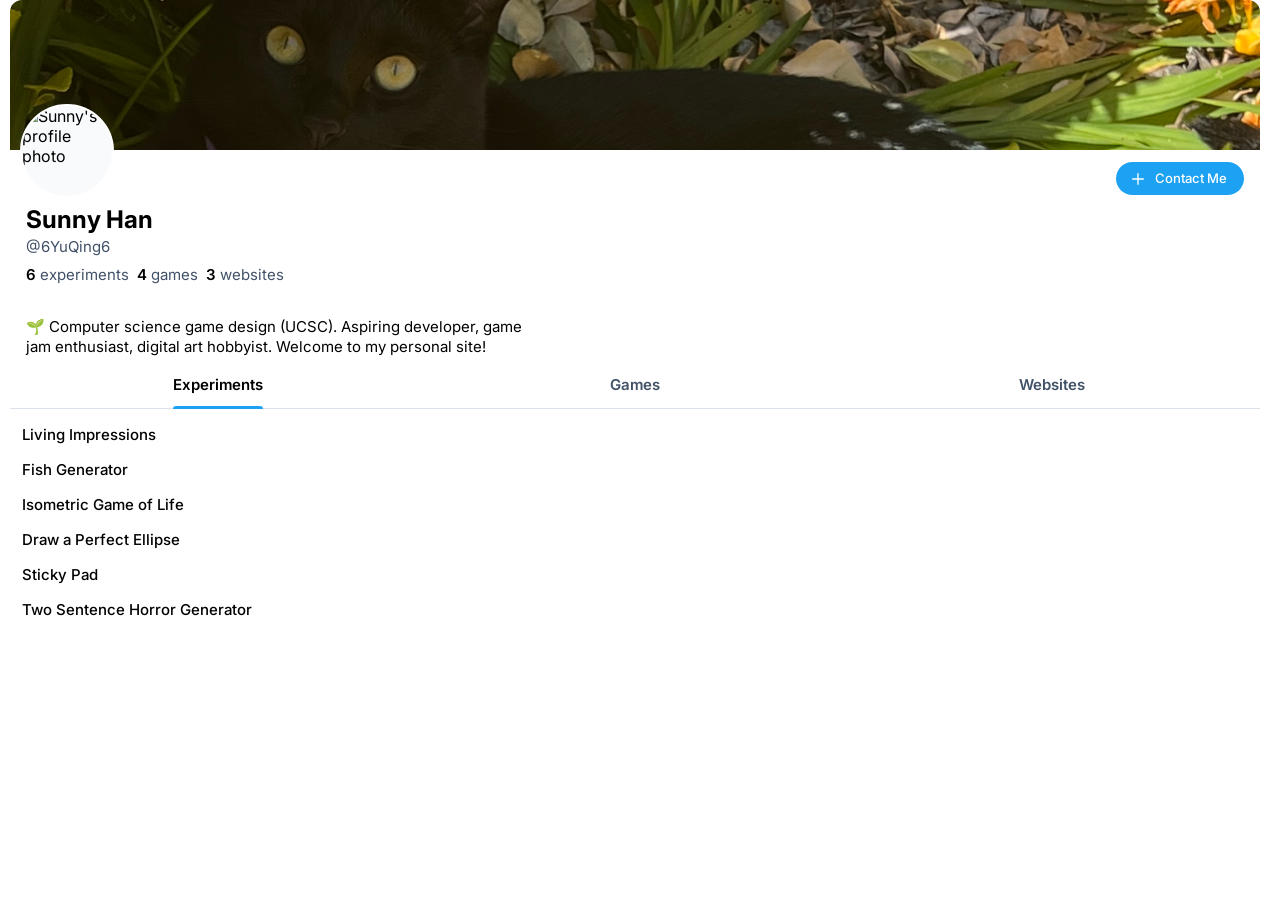
==== commit 9112a951: "Update index structure and content Replit-Commit-Author: Agent" ====
--- a/index.html
+++ b/index.html
@@ -1,4 +1,4 @@
-<!DOCTYPE html>
+<!doctype html>
 <html>
   <head>
     <!-- This title is used for tabs and bookmarks -->
@@ -7,19 +7,34 @@
     <!-- Use UTF character set, a good idea with any webpage -->
     <meta charset="UTF-8" />
     <!-- Font -->
-    <link rel="preconnect" href="https://fonts.googleapis.com">
-    <link rel="preconnect" href="https://fonts.gstatic.com" crossorigin>
-    <link href="https://fonts.googleapis.com/css2?family=Inter:ital,opsz,wght@0,14..32,100..900;1,14..32,100..900&family=Roboto:ital,wght@0,500;1,500&display=swap" rel="stylesheet">
-    
+    <link rel="preconnect" href="https://fonts.googleapis.com" />
+    <link rel="preconnect" href="https://fonts.gstatic.com" crossorigin />
+    <link
+      href="https://fonts.googleapis.com/css2?family=Inter:ital,opsz,wght@0,14..32,100..900;1,14..32,100..900&family=Roboto:ital,wght@0,500;1,500&display=swap"
+      rel="stylesheet"
+    />
+
     <!-- Set viewport so page remains consistently scaled w narrow devices -->
     <meta name="viewport" content="width=device-width, initial-scale=1.0" />
     <!-- Include a sitewide CSS file for consistent styling across the site -->
-    <link rel="stylesheet" type="text/css" href="css/site.css?v=hover-carousel-controls" />
+    <link
+      rel="stylesheet"
+      type="text/css"
+      href="css/site.css?v=hover-carousel-controls"
+    />
     <!-- Experiment-specifc CSS file for any special styling of this particular page -->
-    <link rel="stylesheet" type="text/css" href="css/homepage.css?v=copy-contact-email" />
+    <link
+      rel="stylesheet"
+      type="text/css"
+      href="css/homepage.css?v=copy-contact-email"
+    />
     <!-- Link to javascript file - DEFER waits until all elements are rendered -->
     <!-- <script type="text/javascript" src="./js/experiment.js"></script> -->
-    <script type="text/javascript" src="./homepage.js?v=copy-contact-email" defer></script>
+    <script
+      type="text/javascript"
+      src="./homepage.js?v=copy-contact-email"
+      defer
+    ></script>
   </head>
   <body>
     <!-- Style this page by changing the CSS in ../css/site.css or css/experiment.css -->
@@ -37,13 +52,27 @@
           <div class="profile-body">
             <div class="profile-actions">
               <div class="contact-action">
-                <button class="btn btn-primary contact-button" id="contact-button" type="button"
+                <button
+                  class="btn btn-primary contact-button"
+                  id="contact-button"
+                  type="button"
                   data-email="sunnyhan724@gmail.com"
-                  aria-label="Contact Me: copy email address" aria-describedby="contact-hint"
-                  title="Copy my email address">
-                  <svg class="contact-icon" width="16" height="16" viewBox="0 0 24 24"
-                    fill="none" stroke="currentColor" stroke-width="2" stroke-linecap="round"
-                    stroke-linejoin="round" aria-hidden="true">
+                  aria-label="Contact Me: copy email address"
+                  aria-describedby="contact-hint"
+                  title="Copy my email address"
+                >
+                  <svg
+                    class="contact-icon"
+                    width="16"
+                    height="16"
+                    viewBox="0 0 24 24"
+                    fill="none"
+                    stroke="currentColor"
+                    stroke-width="2"
+                    stroke-linecap="round"
+                    stroke-linejoin="round"
+                    aria-hidden="true"
+                  >
                     <path class="contact-icon-plus" d="M12 4v16M4 12h16" />
                     <path class="contact-icon-check" d="m5 12 4 4L19 6" />
                   </svg>
@@ -52,7 +81,6 @@
                     <span class="contact-label-copied">Email copied</span>
                   </span>
                 </button>
-                <span class="contact-hint" id="contact-hint">Copy email address</span>
               </div>
               <!-- <button class="btn btn-icon" type="button" aria-label="More options" popovertarget="profile-options">
                 <svg width="16" height="16" viewBox="0 0 24 24" fill="currentColor" aria-hidden="true">
@@ -66,72 +94,134 @@
                 </ul>
               </div> -->
             </div>
-            <p class="contact-status" id="contact-status" role="status" aria-live="polite" aria-atomic="true"></p>
+            <p
+              class="contact-status"
+              id="contact-status"
+              role="status"
+              aria-live="polite"
+              aria-atomic="true"
+            ></p>
             <div class="contact-fallback" id="contact-fallback" hidden>
-              <label for="contact-email">Couldn’t copy automatically. Select and copy my email:</label>
-              <input id="contact-email" type="text" readonly aria-label="Email address"
-                spellcheck="false" autocapitalize="off" />
+              <label for="contact-email"
+                >Couldn’t copy automatically. Select and copy my email:</label
+              >
+              <input
+                id="contact-email"
+                type="text"
+                readonly
+                aria-label="Email address"
+                spellcheck="false"
+                autocapitalize="off"
+              />
             </div>
 
             <div class="profile-identity">
               <h1 class="profile-name">Sunny Han</h1>
               <div class="profile-handle">
-                <a href="https://github.com/6YuQing6" target="_blank" rel="noopener noreferrer">@6YuQing6</a>
+                <a
+                  href="https://github.com/6YuQing6"
+                  target="_blank"
+                  rel="noopener noreferrer"
+                  >@6YuQing6</a
+                >
               </div>
             </div>
 
             <div class="profile-stats">
-              <a href="#panel-experiments"><strong>6</strong> <span>experiments</span></a>
+              <a href="#panel-experiments"
+                ><strong>6</strong> <span>experiments</span></a
+              >
               <a href="#panel-games"><strong>4</strong> <span>games</span></a>
-              <a href="#panel-media"><strong>3</strong> <span>websites</span></a>
-            </div>
-
-            <p class="profile-bio" >🌱 Computer science game design (UCSC). Aspiring developer, game jam enthusiast, digital art hobbyist. Welcome to my personal site! </p>
+              <a href="#panel-media"
+                ><strong>3</strong> <span>websites</span></a
+              >
+            </div>
+
+            <p class="profile-bio">
+              🌱 Computer science game design (UCSC). Aspiring developer, game
+              jam enthusiast, digital art hobbyist. Welcome to my personal site!
+            </p>
           </div>
         </header>
         <div class="tabs-sticky" id="projects">
           <div class="tabs" role="tablist" aria-label="Portfolio projects">
-            <button class="tab" id="tab-experiments" role="tab" type="button" data-tab="experiments" aria-selected="true" aria-controls="panel-experiments" tabindex="0">
+            <button
+              class="tab"
+              id="tab-experiments"
+              role="tab"
+              type="button"
+              data-tab="experiments"
+              aria-selected="true"
+              aria-controls="panel-experiments"
+              tabindex="0"
+            >
               <span class="tab-label">Experiments</span>
             </button>
-            <button class="tab" id="tab-games" role="tab" type="button" data-tab="games" aria-selected="false" aria-controls="panel-games" tabindex="-1">
+            <button
+              class="tab"
+              id="tab-games"
+              role="tab"
+              type="button"
+              data-tab="games"
+              aria-selected="false"
+              aria-controls="panel-games"
+              tabindex="-1"
+            >
               <span class="tab-label">Games</span>
             </button>
-            <button class="tab" id="tab-media" role="tab" type="button" data-tab="media" aria-selected="false" aria-controls="panel-media" tabindex="-1">
+            <button
+              class="tab"
+              id="tab-media"
+              role="tab"
+              type="button"
+              data-tab="media"
+              aria-selected="false"
+              aria-controls="panel-media"
+              tabindex="-1"
+            >
               <span class="tab-label">Websites</span>
             </button>
           </div>
         </div>
 
-        <section class="tab-panel" id="panel-experiments" role="tabpanel" aria-labelledby="tab-experiments" tabindex="0">
-            <article class="post" onclick="window.location.href='./experiment2/index.html'">
-              <div class="post-main">
-                <header class="post-header">
-                  <h2 class="post-title">
-                    Living Impressions
-                  </h2>
-                </header>
-              </div>
-            </article>
-            <article class="post" onclick="window.location.href='./experiment8/index.html'">
-              <div class="post-main">
-                <header class="post-header">
-                  <h2 class="post-title">
-                    Fish Generator
-                  </h2>
-                </header>
-              </div>
-            </article>
-            <article class="post" onclick="window.location.href='./experiment4-a/index.html'">
-              <div class="post-main">
-                <header class="post-header">
-                  <h2 class="post-title">
-                    Isometric Game of Life
-                  </h2>
-                </header>
-              </div>
-            </article>
-            <!-- <article class="post" onclick="window.location.href='./experiment4-b/index.html'">
+        <section
+          class="tab-panel"
+          id="panel-experiments"
+          role="tabpanel"
+          aria-labelledby="tab-experiments"
+          tabindex="0"
+        >
+          <article
+            class="post"
+            onclick="window.location.href='./experiment2/index.html'"
+          >
+            <div class="post-main">
+              <header class="post-header">
+                <h2 class="post-title">Living Impressions</h2>
+              </header>
+            </div>
+          </article>
+          <article
+            class="post"
+            onclick="window.location.href='./experiment8/index.html'"
+          >
+            <div class="post-main">
+              <header class="post-header">
+                <h2 class="post-title">Fish Generator</h2>
+              </header>
+            </div>
+          </article>
+          <article
+            class="post"
+            onclick="window.location.href='./experiment4-a/index.html'"
+          >
+            <div class="post-main">
+              <header class="post-header">
+                <h2 class="post-title">Isometric Game of Life</h2>
+              </header>
+            </div>
+          </article>
+          <!-- <article class="post" onclick="window.location.href='./experiment4-b/index.html'">
               <div class="post-main">
                 <header class="post-header">
                   <h2 class="post-title">
@@ -140,7 +230,7 @@
                 </header>
               </div>
             </article> -->
-            <!-- <article class="post" onclick="window.location.href='./experiment4-c/index.html'">
+          <!-- <article class="post" onclick="window.location.href='./experiment4-c/index.html'">
               <div class="post-main">
                 <header class="post-header">
                   <h2 class="post-title">
@@ -149,25 +239,27 @@
                 </header>
               </div>
             </article> -->
-            <article class="post" onclick="window.location.href='./experiment6/index.html'">
-              <div class="post-main">
-                <header class="post-header">
-                  <h2 class="post-title">
-                    Draw a Perfect Ellipse
-                  </h2>
-                </header>
-              </div>
-            </article>
-            <article class="post" onclick="window.location.href='./experiment7/index.html'">
-              <div class="post-main">
-                <header class="post-header">
-                  <h2 class="post-title">
-                    Sticky Pad
-                  </h2>
-                </header>
-              </div>
-            </article>
-<!-- 
+          <article
+            class="post"
+            onclick="window.location.href='./experiment6/index.html'"
+          >
+            <div class="post-main">
+              <header class="post-header">
+                <h2 class="post-title">Draw a Perfect Ellipse</h2>
+              </header>
+            </div>
+          </article>
+          <article
+            class="post"
+            onclick="window.location.href='./experiment7/index.html'"
+          >
+            <div class="post-main">
+              <header class="post-header">
+                <h2 class="post-title">Sticky Pad</h2>
+              </header>
+            </div>
+          </article>
+          <!-- 
             <article class="post" onclick="window.location.href='./final/index.html'">
               <div class="post-main">
                 <header class="post-header">
@@ -177,83 +269,131 @@
                 </header>
               </div>
             </article> -->
-            <article class="post" onclick="window.location.href='./experiment1/index.html'">
-              <div class="post-main">
-                <header class="post-header">
-                  <h2 class="post-title">
-                    Two Sentence Horror Generator
-                  </h2>
-                </header>
-                <!-- <p class="post-description">
+          <article
+            class="post"
+            onclick="window.location.href='./experiment1/index.html'"
+          >
+            <div class="post-main">
+              <header class="post-header">
+                <h2 class="post-title">Two Sentence Horror Generator</h2>
+              </header>
+              <!-- <p class="post-description">
                   A generator that creates two-sentence horror stories using a Markov chain model trained on a dataset of horror stories.
                 </p> -->
-              </div>
-            </article>
+            </div>
+          </article>
         </section>
-        <section class="tab-panel" id="panel-games" role="tabpanel" aria-labelledby="tab-games" tabindex="0" hidden>
+        <section
+          class="tab-panel"
+          id="panel-games"
+          role="tabpanel"
+          aria-labelledby="tab-games"
+          tabindex="0"
+          hidden
+        >
           <div class="media-grid">
             <article class="media">
-              <img class="media-img" src="./img/seriousclowncommunte.webp" alt="Game screenshot" />
+              <img
+                class="media-img"
+                src="./img/seriousclowncommunte.webp"
+                alt="Game screenshot"
+              />
               <div class="media-main">
                 <header class="media-header">
                   <h2 class="media-title">
-                    <a class="media-link" href="https://sunnysquid.itch.io/serious-clown-commute" target="_blank" rel="noopener">
+                    <a
+                      class="media-link"
+                      href="https://sunnysquid.itch.io/serious-clown-commute"
+                      target="_blank"
+                      rel="noopener"
+                    >
                       Serious Clown Commute
                     </a>
                   </h2>
                 </header>
                 <p class="media-description">
-                  A 3D Unity web game. Play as a clown on their commute to the circus.
+                  A 3D Unity web game. Play as a clown on their commute to the
+                  circus.
                 </p>
               </div>
             </article>
             <article class="media">
-              <img class="media-img" src="./img/itsrainingfrogs.webp" alt="Game screenshot" />
+              <img
+                class="media-img"
+                src="./img/itsrainingfrogs.webp"
+                alt="Game screenshot"
+              />
               <div class="media-main">
                 <header class="media-header">
                   <h2 class="media-title">
-                    <a class="media-link" href="https://6yuqing6.github.io/Frog-Game/" target="_blank" rel="noopener">
+                    <a
+                      class="media-link"
+                      href="https://6yuqing6.github.io/Frog-Game/"
+                      target="_blank"
+                      rel="noopener"
+                    >
                       It's Raining Frogs
                     </a>
                   </h2>
                 </header>
                 <p class="media-description">
-                  A 2D pixel platformer web game. Play as a frog and jump on platforms.
+                  A 2D pixel platformer web game. Play as a frog and jump on
+                  platforms.
                 </p>
               </div>
             </article>
             <article class="media">
-              <img class="media-img" src="./img/puppytummytickles.webp" alt="Game screenshot" />
+              <img
+                class="media-img"
+                src="./img/puppytummytickles.webp"
+                alt="Game screenshot"
+              />
               <div class="media-main">
                 <header class="media-header">
                   <h2 class="media-title">
-                    <a class="media-link" href="https://6yuqing6.github.io/Puppy-Tummy-Tickles-2/" target="_blank" rel="noopener">
+                    <a
+                      class="media-link"
+                      href="https://6yuqing6.github.io/Puppy-Tummy-Tickles-2/"
+                      target="_blank"
+                      rel="noopener"
+                    >
                       Puppy Tummy Tickles
                     </a>
                   </h2>
                 </header>
                 <p class="media-description">
-                  A 2D pixel web game adaptation from Teen Titans Go!. Pet the puppy's tummy to win.
+                  A 2D pixel web game adaptation from Teen Titans Go!. Pet the
+                  puppy's tummy to win.
                 </p>
               </div>
             </article>
             <article class="media">
-              <img class="media-img" src="./img/turkeytraffic.webp" alt="Game screenshot" />
+              <img
+                class="media-img"
+                src="./img/turkeytraffic.webp"
+                alt="Game screenshot"
+              />
               <div class="media-main">
                 <header class="media-header">
                   <h2 class="media-title">
-                    <a class="media-link" href="https://6yuqing6.github.io/TurkeyTraffic/" target="_blank" rel="noopener">
+                    <a
+                      class="media-link"
+                      href="https://6yuqing6.github.io/TurkeyTraffic/"
+                      target="_blank"
+                      rel="noopener"
+                    >
                       Turkey Traffic
                     </a>
                   </h2>
                 </header>
                 <p class="media-description">
-                  A 2d web game. Play as a turkey on Highway 17 and avoid becoming Thanksgiving dinner.
+                  A 2d web game. Play as a turkey on Highway 17 and avoid
+                  becoming Thanksgiving dinner.
                 </p>
               </div>
             </article>
           </div>
-<!--          
+          <!--          
           <ul>
             <li>
               <a href="https://6yuqing6.github.io/Frog-Game/" target="_blank" rel="noopener noreferrer">It's Raining Frogs</a>
@@ -272,38 +412,100 @@
             </li>
           </ul> -->
         </section>
-        <section class="tab-panel" id="panel-media" role="tabpanel" aria-labelledby="tab-media" tabindex="0" hidden>
+        <section
+          class="tab-panel"
+          id="panel-media"
+          role="tabpanel"
+          aria-labelledby="tab-media"
+          tabindex="0"
+          hidden
+        >
           <article class="website-media">
             <div class="website-media-main">
               <header class="website-media-header">
                 <h2 class="website-media-title">
-                  <a class="website-media-link" href="https://6yuqing6.github.io/taste-without-trouble/" target="_blank" rel="noopener">
+                  <a
+                    class="website-media-link"
+                    href="https://6yuqing6.github.io/taste-without-trouble/"
+                    target="_blank"
+                    rel="noopener"
+                  >
                     Taste Without Trouble
                   </a>
-                  <span class="website-media-dot">
-                    ·
-                  </span>
+                  <span class="website-media-dot"> · </span>
                   <time class="website-media-date" datetime="2026">2026</time>
                 </h2>
                 <div class="website-media-description">
-                  A blog website for allergic individuals to share their experiences with food allergies and provide tips for dining out safely. Built with React and React Router, with a Markdown parser for blog posts.
+                  A blog website for allergic individuals to share their
+                  experiences with food allergies and provide tips for dining
+                  out safely. Built with React and React Router, with a Markdown
+                  parser for blog posts.
                 </div>
                 <div class="website-media-description-links">
-                  <a href="https://6yuqing6.github.io/taste-without-trouble/">Website</a> 
-                  <a href="https://github.com/6YuQing6/taste-without-trouble">Github</a>
-                </div>
-              </header>
-              <div class="website-media-gallery" role="group" aria-label="Taste Without Trouble website screenshots">
-                <div class="website-media-image-wrapper" id="website-screenshots" tabindex="0" aria-label="Website screenshots; scroll horizontally to see more">
-                  <img class="website-media-img" src="./img/twtimgs/twt1.jpeg" width="2026" height="1446" alt="Taste Without Trouble article feed with search filters" />
-                  <img class="website-media-img" src="./img/twtimgs/twt2.jpeg" width="1434" height="1358" alt="Taste Without Trouble recipes page featuring cookies and apple pie" />
-                  <img class="website-media-img" src="./img/twtimgs/twt3.jpeg" width="1442" height="1464" alt="Taste Without Trouble Hong-Kong Style Waffles recipe" />
-                </div>
-                <button class="website-media-gallery-button" type="button" data-direction="previous" aria-label="Previous screenshot" aria-controls="website-screenshots" disabled>
-                  <svg viewBox="0 0 24 24" aria-hidden="true" focusable="false"><path d="M14.5 6 8.5 12l6 6" /></svg>
+                  <a href="https://6yuqing6.github.io/taste-without-trouble/"
+                    >Website</a
+                  >
+                  <a href="https://github.com/6YuQing6/taste-without-trouble"
+                    >Github</a
+                  >
+                </div>
+              </header>
+              <div
+                class="website-media-gallery"
+                role="group"
+                aria-label="Taste Without Trouble website screenshots"
+              >
+                <div
+                  class="website-media-image-wrapper"
+                  id="website-screenshots"
+                  tabindex="0"
+                  aria-label="Website screenshots; scroll horizontally to see more"
+                >
+                  <img
+                    class="website-media-img"
+                    src="./img/twtimgs/twt1.jpeg"
+                    width="2026"
+                    height="1446"
+                    alt="Taste Without Trouble article feed with search filters"
+                  />
+                  <img
+                    class="website-media-img"
+                    src="./img/twtimgs/twt2.jpeg"
+                    width="1434"
+                    height="1358"
+                    alt="Taste Without Trouble recipes page featuring cookies and apple pie"
+                  />
+                  <img
+                    class="website-media-img"
+                    src="./img/twtimgs/twt3.jpeg"
+                    width="1442"
+                    height="1464"
+                    alt="Taste Without Trouble Hong-Kong Style Waffles recipe"
+                  />
+                </div>
+                <button
+                  class="website-media-gallery-button"
+                  type="button"
+                  data-direction="previous"
+                  aria-label="Previous screenshot"
+                  aria-controls="website-screenshots"
+                  disabled
+                >
+                  <svg viewBox="0 0 24 24" aria-hidden="true" focusable="false">
+                    <path d="M14.5 6 8.5 12l6 6" />
+                  </svg>
                 </button>
-                <button class="website-media-gallery-button" type="button" data-direction="next" aria-label="Next screenshot" aria-controls="website-screenshots" disabled>
-                  <svg viewBox="0 0 24 24" aria-hidden="true" focusable="false"><path d="m9.5 6 6 6-6 6" /></svg>
+                <button
+                  class="website-media-gallery-button"
+                  type="button"
+                  data-direction="next"
+                  aria-label="Next screenshot"
+                  aria-controls="website-screenshots"
+                  disabled
+                >
+                  <svg viewBox="0 0 24 24" aria-hidden="true" focusable="false">
+                    <path d="m9.5 6 6 6-6 6" />
+                  </svg>
                 </button>
               </div>
             </div>
@@ -313,37 +515,99 @@
             <div class="website-media-main">
               <header class="website-media-header">
                 <h2 class="website-media-title">
-                  <a class="website-media-link" href="https://bellahanart.vercel.app/" target="_blank" rel="noopener">
+                  <a
+                    class="website-media-link"
+                    href="https://bellahanart.vercel.app/"
+                    target="_blank"
+                    rel="noopener"
+                  >
                     BellaHanArt
                   </a>
-                  <span class="website-media-dot">
-                    ·
-                  </span>
+                  <span class="website-media-dot"> · </span>
                   <time class="website-media-date" datetime="2026">2026</time>
                 </h2>
                 <div class="website-media-description">
-                  An art gallery website for a Chinese oil painting and watercolor artist, fully responsive for mobile and desktop users. Built from a Vercel template starter with React, TailwindCSS, Vite, and deployed via Vercel. Used Cloudinary API to host and store images. 
+                  An art gallery website for a Chinese oil painting and
+                  watercolor artist, fully responsive for mobile and desktop
+                  users. Built from a Vercel template starter with React,
+                  TailwindCSS, Vite, and deployed via Vercel. Used Cloudinary
+                  API to host and store images.
                 </div>
                 <div class="website-media-description-links">
-                  <a href="https://bellahanart.vercel.app/">Website</a> 
+                  <a href="https://bellahanart.vercel.app/">Website</a>
                   <a href="https://github.com/6YuQing6/bellahanart">Github</a>
                 </div>
               </header>
-              <div class="website-media-gallery" role="group" aria-label="Taste Without Trouble website screenshots">
-                <div class="website-media-image-wrapper" id="website-screenshots" tabindex="0" aria-label="Website screenshots; scroll horizontally to see more">
-                  <img class="website-media-img" src="./img/bellahanartimgs/bellahanart1.jpeg"  alt="Bella Han Art main page" />
-                  <img class="website-media-img" src="./img/bellahanartimgs/bellahanart2.jpeg"  alt="Bella Han Art Gallery Page" />
-                  <img class="website-media-img" src="./img/bellahanartimgs/bellahanart3.jpeg"  alt="Bella Han Art Store Page" />
-                  <img class="website-media-img" src="./img/bellahanartimgs/bellahanart4.jpeg" alt="Bella Han Art Individual Product Page"/>
-                  <img class="website-media-img" src="./img/bellahanartimgs/bellahanart5.jpeg" alt="Bella Han Art Cart Page"/>
-                  <img class="website-media-img" src="./img/bellahanartimgs/bellahanart6.jpeg" alt="Bella Han Art Main Page Mobile"/>
-                  <img class="website-media-img" src="./img/bellahanartimgs/bellahanart7.jpeg" alt="Bella Han Art Navigation Mobile"/>
-                </div>
-                <button class="website-media-gallery-button" type="button" data-direction="previous" aria-label="Previous screenshot" aria-controls="website-screenshots" disabled>
-                  <svg viewBox="0 0 24 24" aria-hidden="true" focusable="false"><path d="M14.5 6 8.5 12l6 6" /></svg>
+              <div
+                class="website-media-gallery"
+                role="group"
+                aria-label="Taste Without Trouble website screenshots"
+              >
+                <div
+                  class="website-media-image-wrapper"
+                  id="website-screenshots"
+                  tabindex="0"
+                  aria-label="Website screenshots; scroll horizontally to see more"
+                >
+                  <img
+                    class="website-media-img"
+                    src="./img/bellahanartimgs/bellahanart1.jpeg"
+                    alt="Bella Han Art main page"
+                  />
+                  <img
+                    class="website-media-img"
+                    src="./img/bellahanartimgs/bellahanart2.jpeg"
+                    alt="Bella Han Art Gallery Page"
+                  />
+                  <img
+                    class="website-media-img"
+                    src="./img/bellahanartimgs/bellahanart3.jpeg"
+                    alt="Bella Han Art Store Page"
+                  />
+                  <img
+                    class="website-media-img"
+                    src="./img/bellahanartimgs/bellahanart4.jpeg"
+                    alt="Bella Han Art Individual Product Page"
+                  />
+                  <img
+                    class="website-media-img"
+                    src="./img/bellahanartimgs/bellahanart5.jpeg"
+                    alt="Bella Han Art Cart Page"
+                  />
+                  <img
+                    class="website-media-img"
+                    src="./img/bellahanartimgs/bellahanart6.jpeg"
+                    alt="Bella Han Art Main Page Mobile"
+                  />
+                  <img
+                    class="website-media-img"
+                    src="./img/bellahanartimgs/bellahanart7.jpeg"
+                    alt="Bella Han Art Navigation Mobile"
+                  />
+                </div>
+                <button
+                  class="website-media-gallery-button"
+                  type="button"
+                  data-direction="previous"
+                  aria-label="Previous screenshot"
+                  aria-controls="website-screenshots"
+                  disabled
+                >
+                  <svg viewBox="0 0 24 24" aria-hidden="true" focusable="false">
+                    <path d="M14.5 6 8.5 12l6 6" />
+                  </svg>
                 </button>
-                <button class="website-media-gallery-button" type="button" data-direction="next" aria-label="Next screenshot" aria-controls="website-screenshots" disabled>
-                  <svg viewBox="0 0 24 24" aria-hidden="true" focusable="false"><path d="m9.5 6 6 6-6 6" /></svg>
+                <button
+                  class="website-media-gallery-button"
+                  type="button"
+                  data-direction="next"
+                  aria-label="Next screenshot"
+                  aria-controls="website-screenshots"
+                  disabled
+                >
+                  <svg viewBox="0 0 24 24" aria-hidden="true" focusable="false">
+                    <path d="m9.5 6 6 6-6 6" />
+                  </svg>
                 </button>
               </div>
             </div>
@@ -353,49 +617,137 @@
             <div class="website-media-main">
               <header class="website-media-header">
                 <h2 class="website-media-title">
-                  <a class="website-media-link" href="https://devpost.com/software/episcanner" target="_blank" rel="noopener">
+                  <a
+                    class="website-media-link"
+                    href="https://devpost.com/software/episcanner"
+                    target="_blank"
+                    rel="noopener"
+                  >
                     EpiEat
                   </a>
-                  <span class="website-media-dot">
-                    ·
-                  </span>
+                  <span class="website-media-dot"> · </span>
                   <time class="website-media-date" datetime="2026">2026</time>
                 </h2>
                 <div class="website-media-description">
-                  Winner of Best Use of BackBoard for HackDavis, a two day UC Davis Hackathon. This is a mobile app that scans and translates restaurant menus and detects potential allergens, targetted towards foreign travelors and immigrants who can't read local menus or communicate their dietary restrictions. This was a collaboration between three people, for my part I designed the end-to-end UI/UX in Figma, implemented the interface using Replit, and directed the demo video.
+                  Winner of Best Use of BackBoard for HackDavis, a two day UC
+                  Davis Hackathon. This is a mobile app that scans and
+                  translates restaurant menus and detects potential allergens,
+                  targetted towards foreign travelors and immigrants who can't
+                  read local menus or communicate their dietary restrictions.
+                  This was a collaboration between three people, for my part I
+                  designed the end-to-end UI/UX in Figma, implemented the
+                  interface using Replit, and directed the demo video.
                 </div>
                 <div class="website-media-description-links">
-                  <a href="https://travel-allergy-helper.replit.app/">Website</a> 
-                  <a href="https://www.figma.com/design/famA9fWolDQvJpOESkYTvp/DavisHacks-UI?node-id=0-1&p=f">Figma Mockup</a>
-                  <a href="https://www.youtube.com/watch?v=sr-acOtDyRk">Demo Video</a>
-                </div>
-              </header>
-              <div class="website-media-gallery" role="group" aria-label="Taste Without Trouble website screenshots">
-                <div class="website-media-image-wrapper" id="website-screenshots" tabindex="0" aria-label="Website screenshots; scroll horizontally to see more">
+                  <a href="https://travel-allergy-helper.replit.app/"
+                    >Website</a
+                  >
+                  <a
+                    href="https://www.figma.com/design/famA9fWolDQvJpOESkYTvp/DavisHacks-UI?node-id=0-1&p=f"
+                    >Figma Mockup</a
+                  >
+                  <a href="https://www.youtube.com/watch?v=sr-acOtDyRk"
+                    >Demo Video</a
+                  >
+                </div>
+              </header>
+              <div
+                class="website-media-gallery"
+                role="group"
+                aria-label="Taste Without Trouble website screenshots"
+              >
+                <div
+                  class="website-media-image-wrapper"
+                  id="website-screenshots"
+                  tabindex="0"
+                  aria-label="Website screenshots; scroll horizontally to see more"
+                >
                   <div class="website-media-img website-media-video">
-                    <iframe src="https://www.youtube.com/embed/sr-acOtDyRk"
+                    <iframe
+                      src="https://www.youtube.com/embed/sr-acOtDyRk"
                       title="EpiEat demo video"
-                      width="560" height="315"
+                      width="560"
+                      height="315"
                       loading="lazy"
                       referrerpolicy="strict-origin-when-cross-origin"
                       allow="accelerometer; autoplay; clipboard-write; encrypted-media; gyroscope; picture-in-picture; web-share"
-                      allowfullscreen></iframe>
+                      allowfullscreen
+                    ></iframe>
                   </div>
-                  <img class="website-media-img" src="./img/epieatimgs/epieat1.jpg"  alt="EpiEat " />
-                  <img class="website-media-img" src="./img/epieatimgs/epieat2.jpg"  alt="EpiEat" />
-                  <img class="website-media-img" src="./img/epieatimgs/epieat3.jpg"  alt="EpiEat" />
-                  <img class="website-media-img" src="./img/epieatimgs/epieat4.jpg" alt="EpiEat"/>
-                  <img class="website-media-img" src="./img/epieatimgs/epieat5.jpg" alt="EpiEat"/>
-                  <img class="website-media-img" src="./img/epieatimgs/epieat6.jpg" alt="EpiEat"/>
-                  <img class="website-media-img" src="./img/epieatimgs/epieat7.jpg" alt="EpiEat"/>
-                  <img class="website-media-img" src="./img/epieatimgs/epieat8.jpg" alt="EpiEat"/>
-                  <img class="website-media-img" src="./img/epieatimgs/epieat9.jpg" alt="EpiEat"/>
-                </div>
-                <button class="website-media-gallery-button" type="button" data-direction="previous" aria-label="Previous screenshot" aria-controls="website-screenshots" disabled>
-                  <svg viewBox="0 0 24 24" aria-hidden="true" focusable="false"epi><path d="M14.5 6 8.5 12l6 6" /></svg>
+                  <img
+                    class="website-media-img"
+                    src="./img/epieatimgs/epieat1.jpg"
+                    alt="EpiEat "
+                  />
+                  <img
+                    class="website-media-img"
+                    src="./img/epieatimgs/epieat2.jpg"
+                    alt="EpiEat"
+                  />
+                  <img
+                    class="website-media-img"
+                    src="./img/epieatimgs/epieat3.jpg"
+                    alt="EpiEat"
+                  />
+                  <img
+                    class="website-media-img"
+                    src="./img/epieatimgs/epieat4.jpg"
+                    alt="EpiEat"
+                  />
+                  <img
+                    class="website-media-img"
+                    src="./img/epieatimgs/epieat5.jpg"
+                    alt="EpiEat"
+                  />
+                  <img
+                    class="website-media-img"
+                    src="./img/epieatimgs/epieat6.jpg"
+                    alt="EpiEat"
+                  />
+                  <img
+                    class="website-media-img"
+                    src="./img/epieatimgs/epieat7.jpg"
+                    alt="EpiEat"
+                  />
+                  <img
+                    class="website-media-img"
+                    src="./img/epieatimgs/epieat8.jpg"
+                    alt="EpiEat"
+                  />
+                  <img
+                    class="website-media-img"
+                    src="./img/epieatimgs/epieat9.jpg"
+                    alt="EpiEat"
+                  />
+                </div>
+                <button
+                  class="website-media-gallery-button"
+                  type="button"
+                  data-direction="previous"
+                  aria-label="Previous screenshot"
+                  aria-controls="website-screenshots"
+                  disabled
+                >
+                  <svg
+                    viewBox="0 0 24 24"
+                    aria-hidden="true"
+                    focusable="false"
+                    epi
+                  >
+                    <path d="M14.5 6 8.5 12l6 6" />
+                  </svg>
                 </button>
-                <button class="website-media-gallery-button" type="button" data-direction="next" aria-label="Next screenshot" aria-controls="website-screenshots" disabled>
-                  <svg viewBox="0 0 24 24" aria-hidden="true" focusable="false"><path d="m9.5 6 6 6-6 6" /></svg>
+                <button
+                  class="website-media-gallery-button"
+                  type="button"
+                  data-direction="next"
+                  aria-label="Next screenshot"
+                  aria-controls="website-screenshots"
+                  disabled
+                >
+                  <svg viewBox="0 0 24 24" aria-hidden="true" focusable="false">
+                    <path d="m9.5 6 6 6-6 6" />
+                  </svg>
                 </button>
               </div>
             </div>
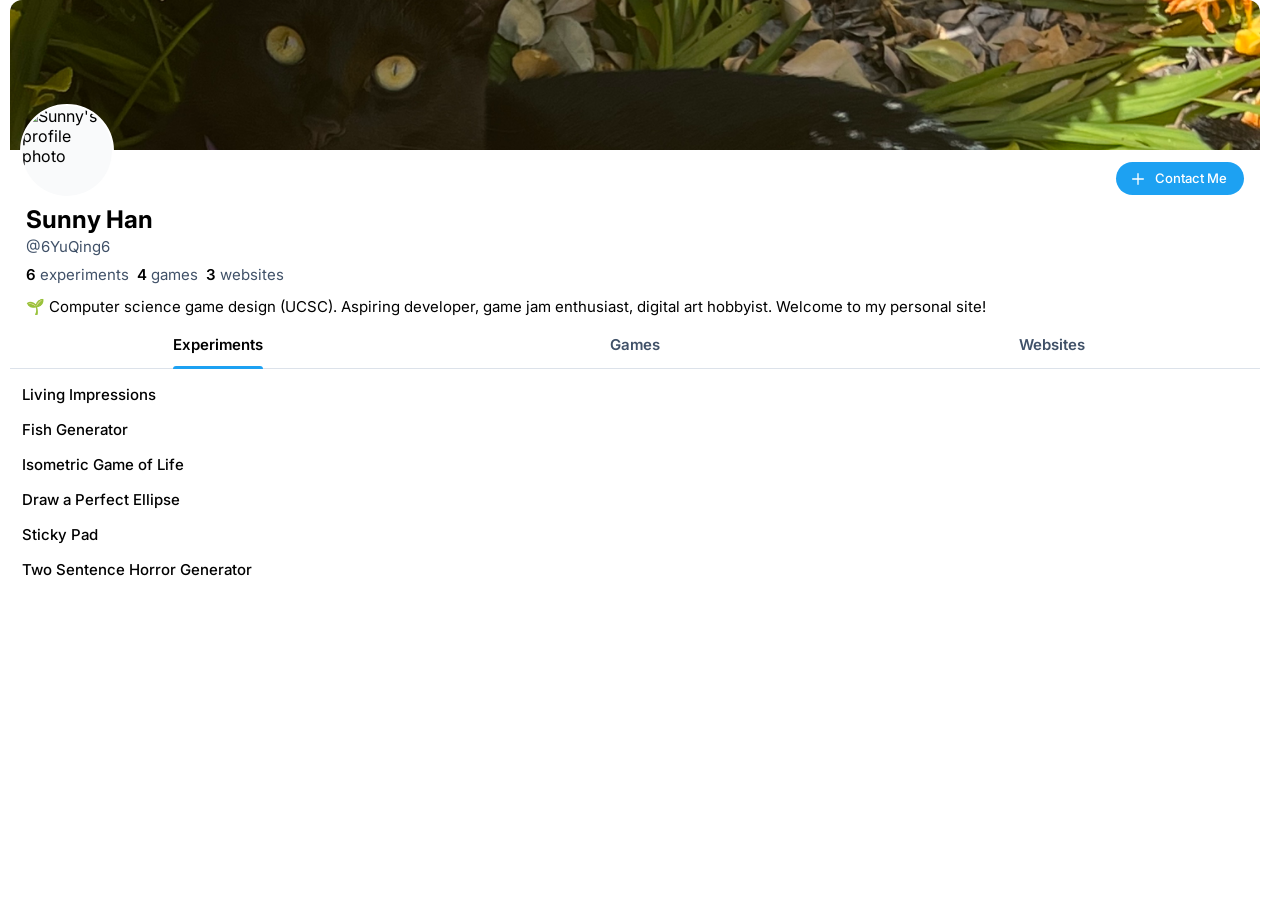
==== commit 1d45b359: "Update mobile portfolio layout and homepage styling Replit-Commit-Author: Agent" ====
--- a/index.html
+++ b/index.html
@@ -26,13 +26,13 @@
     <link
       rel="stylesheet"
       type="text/css"
-      href="css/homepage.css?v=copy-contact-email"
+      href="css/homepage.css?v=mobile-games-padding"
     />
     <!-- Link to javascript file - DEFER waits until all elements are rendered -->
     <!-- <script type="text/javascript" src="./js/experiment.js"></script> -->
     <script
       type="text/javascript"
-      src="./homepage.js?v=copy-contact-email"
+      src="./homepage.js?v=contact-email-tooltip"
       defer
     ></script>
   </head>
@@ -137,10 +137,7 @@
               >
             </div>
 
-            <p class="profile-bio">
-              🌱 Computer science game design (UCSC). Aspiring developer, game
-              jam enthusiast, digital art hobbyist. Welcome to my personal site!
-            </p>
+            <p class="profile-bio"> 🌱 Computer science game design (UCSC). Aspiring developer, game jam enthusiast, digital art hobbyist. Welcome to my personal site!</p>
           </div>
         </header>
         <div class="tabs-sticky" id="projects">
--- a/css/homepage.css
+++ b/css/homepage.css
@@ -1,13 +1,26 @@
+/* Remove only the homepage's outer gutters on phones. */
+@media (width < 640px) {
+  #content {
+    width: 100%;
+    margin-inline: 0;
+    padding-inline: 0;
+  }
+
+  .media-grid {
+    padding-inline: 16px;
+  }
+}
+
 .two-column {
   display: flex;
   flex-direction: row;
 }
 
-.two-column > *:nth-child(1) {
+.two-column>*:nth-child(1) {
   flex: 3;
 }
 
-.two-column > *:nth-child(2) {
+.two-column>*:nth-child(2) {
   flex: 2;
 }
 
@@ -113,7 +126,7 @@
   display: grid;
 }
 
-.contact-label > span {
+.contact-label>span {
   grid-area: 1 / 1;
 }
 
@@ -279,7 +292,8 @@
   flex: 1;
   display: flex;
   justify-content: center;
-  padding: 10px 8px 0; /* estimated */
+  padding: 10px 8px 0;
+  /* estimated */
   border: 0;
   background: none;
   font-family: inherit;
@@ -307,7 +321,8 @@
   left: 0;
   right: 0;
   bottom: -1px;
-  height: 3px; /* estimated */
+  height: 3px;
+  /* estimated */
   border-radius: 3px 3px 0 0;
   background: var(--accent);
 }
@@ -384,13 +399,15 @@
 
 @media (min-width: 640px) {
   .media-grid {
-    grid-template-columns: repeat(3, 1fr); /* medium: 3 columns */
+    grid-template-columns: repeat(3, 1fr);
+    /* medium: 3 columns */
   }
 }
 
 @media (min-width: 1024px) {
   .media-grid {
-    grid-template-columns: repeat(4, 1fr); /* large: 4 columns */
+    grid-template-columns: repeat(4, 1fr);
+    /* large: 4 columns */
   }
 }
 
@@ -400,9 +417,12 @@
   cursor: pointer;
   padding-bottom: 4px;
 }
+
 .media {
-  position: relative; /* required: keeps the overlay inside the card */
-}
+  position: relative;
+  /* required: keeps the overlay inside the card */
+}
+
 /* click overlay: covers the whole card */
 .media-link::before {
   content: "";
@@ -610,8 +630,7 @@
 }
 
 .website-media-gallery:hover .website-media-gallery-button:not(:disabled),
-.website-media-gallery:has(:focus-visible)
-  .website-media-gallery-button:not(:disabled) {
+.website-media-gallery:has(:focus-visible) .website-media-gallery-button:not(:disabled) {
   opacity: 1;
   pointer-events: auto;
 }
@@ -627,8 +646,9 @@
 }
 
 @media (prefers-reduced-motion: reduce) {
+
   .website-media-gallery-button,
   .contact-icon path {
     transition: none;
   }
-}
+}
